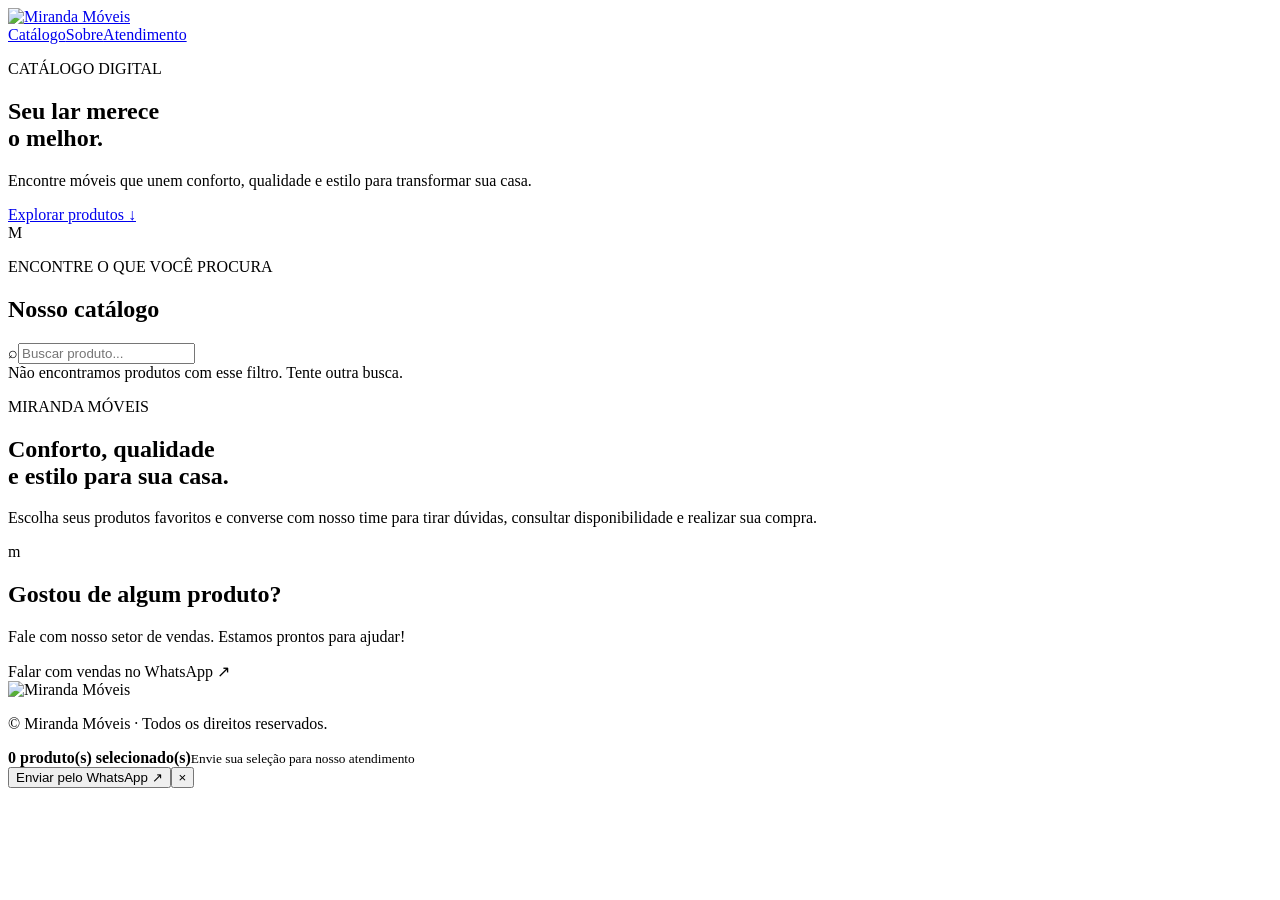
==== index.html @ c0c3d04c "Add files via upload" ====
<!doctype html>
<html lang="pt-BR">
<head>
<meta charset="utf-8"><meta name="viewport" content="width=device-width,initial-scale=1">
<meta name="description" content="Confira o catálogo digital Miranda Móveis e fale com nossa equipe de vendas pelo WhatsApp.">
<title>Catálogo | Miranda Móveis</title><link rel="stylesheet" href="css/style.css">
</head><body>
<header class="site-header"><a class="logo-link" href="index.html" aria-label="Miranda Móveis - início"><img src="assets/logo-miranda.png" alt="Miranda Móveis"></a><nav><a href="#catalogo">Catálogo</a><a href="#sobre">Sobre</a><a class="header-cta" href="#atendimento">Atendimento</a></nav></header>
<section class="hero"><div class="hero-inner"><p class="eyebrow">CATÁLOGO DIGITAL</p><h1>Seu lar merece<br><span>o melhor.</span></h1><p>Encontre móveis que unem conforto, qualidade e estilo para transformar sua casa.</p><a class="btn btn-yellow" href="#catalogo">Explorar produtos <span>↓</span></a></div><div class="hero-decor" aria-hidden="true">M</div></section>
<main id="catalogo" class="catalog-section"><div class="section-heading"><div><p class="eyebrow green-text">ENCONTRE O QUE VOCÊ PROCURA</p><h2>Nosso catálogo</h2></div><span id="product-count" class="muted"></span></div><div class="catalog-tools"><label class="search-wrap"><span>⌕</span><input id="search" type="search" placeholder="Buscar produto..." aria-label="Buscar produtos"></label><div id="category-list" class="categories"></div></div><div id="products" class="product-grid" aria-live="polite"></div><div id="empty" class="empty-state hidden">Não encontramos produtos com esse filtro. Tente outra busca.</div></main>
<section id="sobre" class="about"><div><p class="eyebrow">MIRANDA MÓVEIS</p><h2>Conforto, qualidade<br>e estilo para sua casa.</h2><p>Escolha seus produtos favoritos e converse com nosso time para tirar dúvidas, consultar disponibilidade e realizar sua compra.</p></div><div class="about-mark">m</div></section>
<section id="atendimento" class="contact-strip"><div><h2>Gostou de algum produto?</h2><p>Fale com nosso setor de vendas. Estamos prontos para ajudar!</p></div><a id="contact-button" class="btn btn-green" target="_blank" rel="noopener">Falar com vendas no WhatsApp ↗</a></section>
<footer><img src="assets/logo-miranda.png" alt="Miranda Móveis"><p>© <span id="year"></span> Miranda Móveis · Todos os direitos reservados.</p></footer>
<div id="interest-bar" class="interest-bar hidden"><div><strong><span id="interest-count">0</span> produto(s) selecionado(s)</strong><small>Envie sua seleção para nosso atendimento</small></div><button id="send-interest" class="btn btn-yellow">Enviar pelo WhatsApp ↗</button><button id="clear-interest" class="clear-btn" aria-label="Limpar seleção">×</button></div>
<script src="js/catalog.js"></script></body></html>
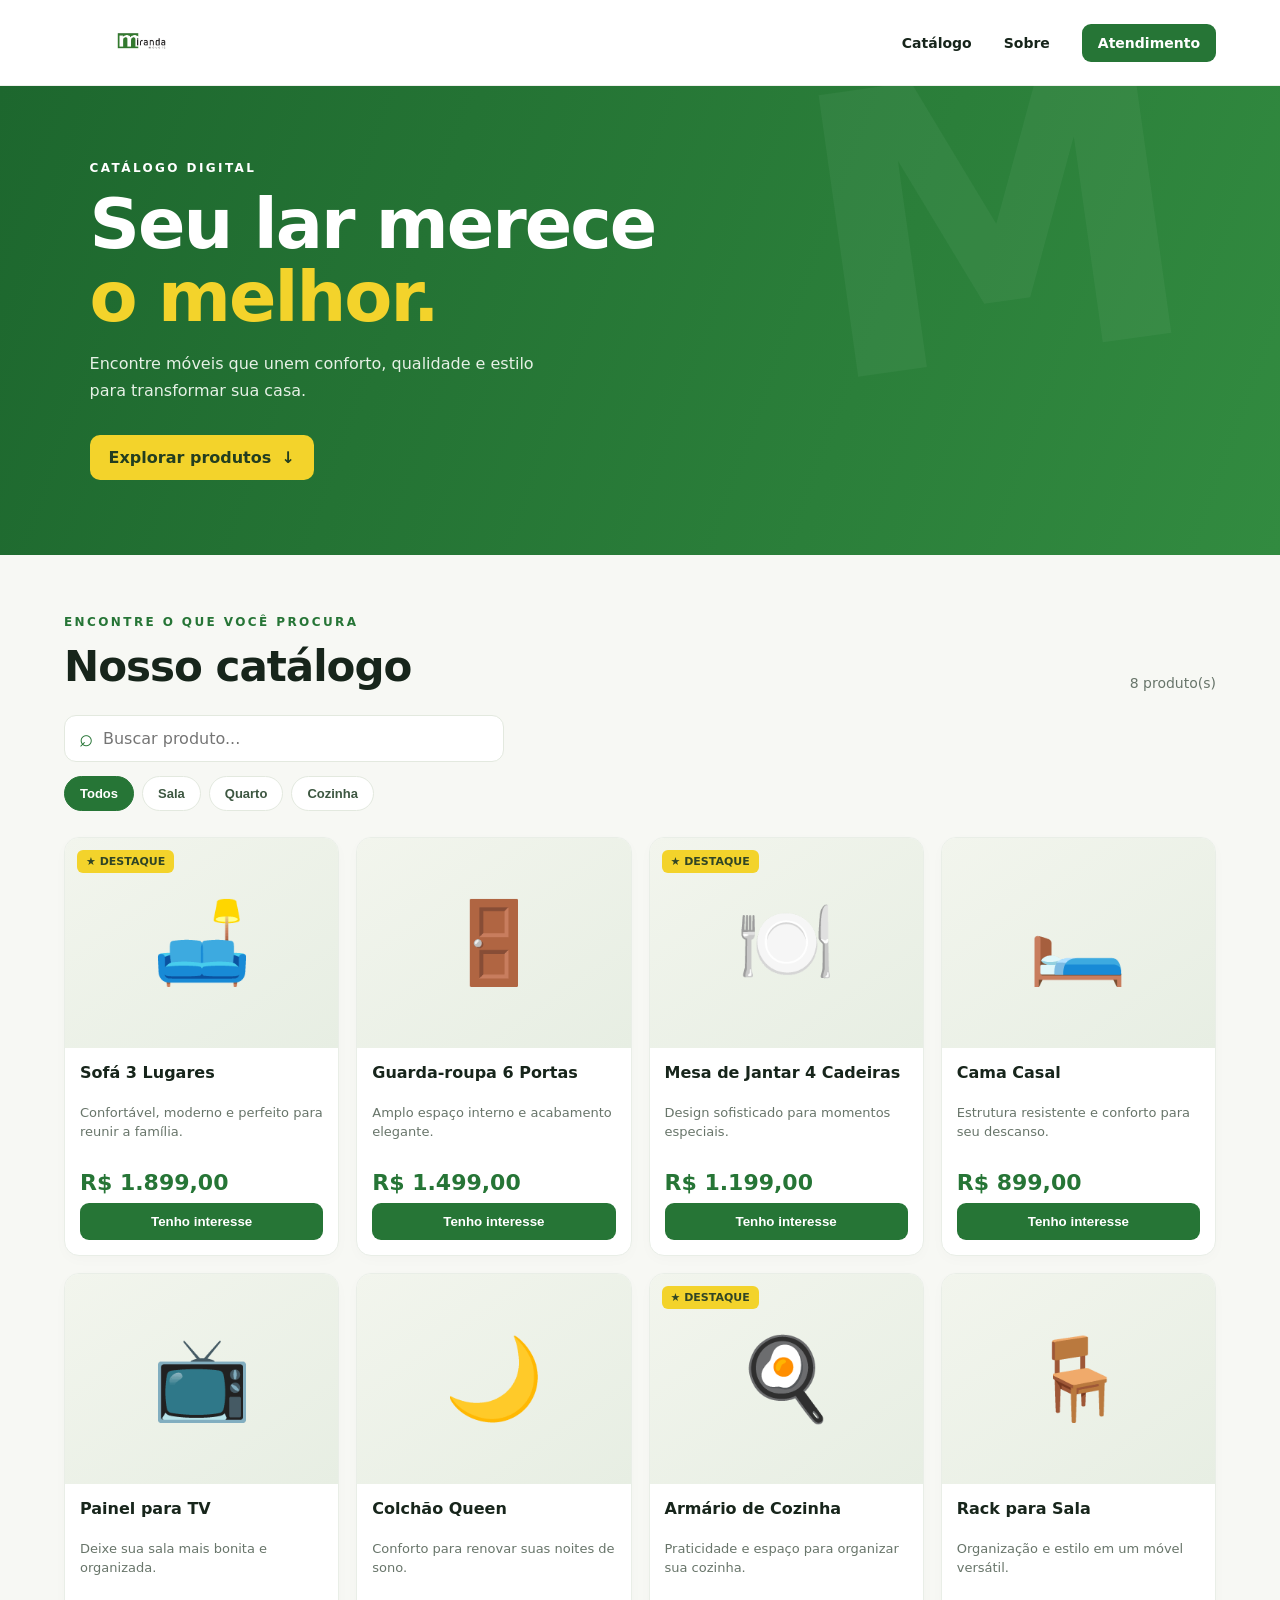
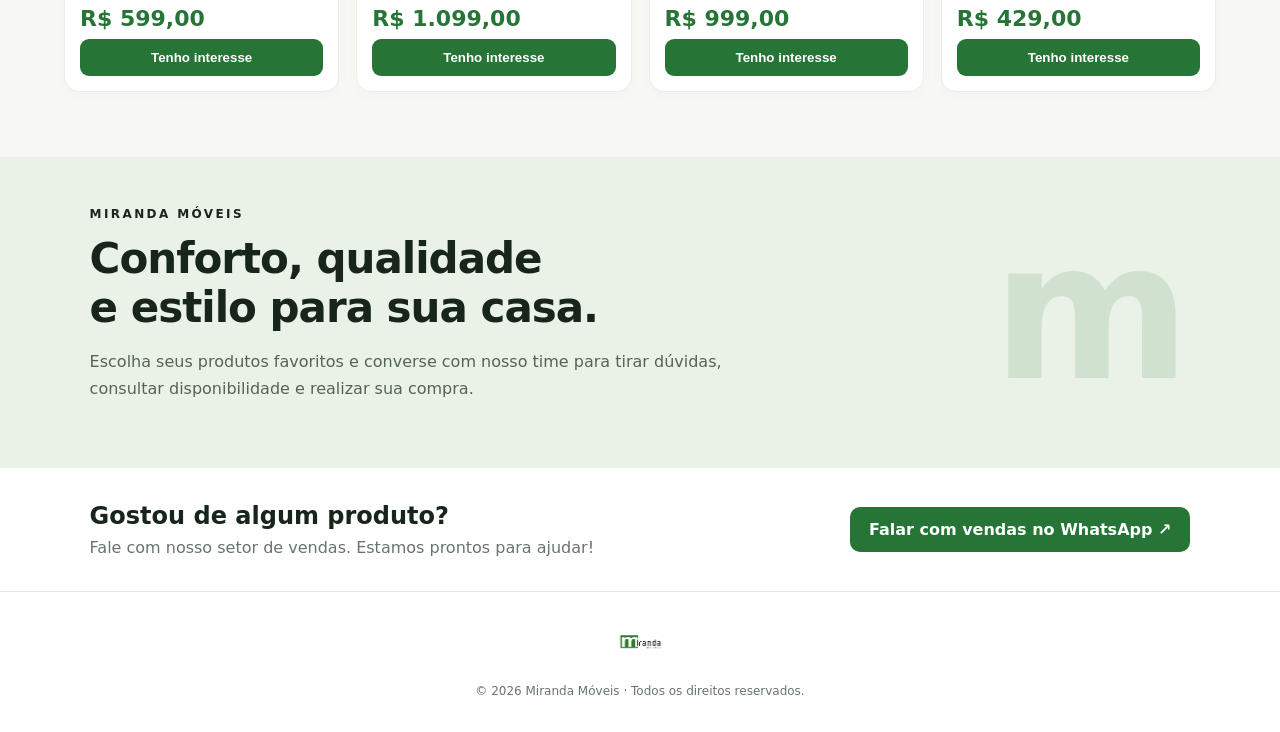
==== commit f631e9a7: "Update index.html" ====
--- a/index.html
+++ b/index.html
@@ -3,13 +3,13 @@
 <head>
 <meta charset="utf-8"><meta name="viewport" content="width=device-width,initial-scale=1">
 <meta name="description" content="Confira o catálogo digital Miranda Móveis e fale com nossa equipe de vendas pelo WhatsApp.">
-<title>Catálogo | Miranda Móveis</title><link rel="stylesheet" href="css/style.css">
+<title>Catálogo | Miranda Móveis</title><link rel="stylesheet" href="style.css">
 </head><body>
-<header class="site-header"><a class="logo-link" href="index.html" aria-label="Miranda Móveis - início"><img src="assets/logo-miranda.png" alt="Miranda Móveis"></a><nav><a href="#catalogo">Catálogo</a><a href="#sobre">Sobre</a><a class="header-cta" href="#atendimento">Atendimento</a></nav></header>
+<header class="site-header"><a class="logo-link" href="index.html" aria-label="Miranda Móveis - início"><img src="logo-miranda.png" alt="Miranda Móveis"></a><nav><a href="#catalogo">Catálogo</a><a href="#sobre">Sobre</a><a class="header-cta" href="#atendimento">Atendimento</a></nav></header>
 <section class="hero"><div class="hero-inner"><p class="eyebrow">CATÁLOGO DIGITAL</p><h1>Seu lar merece<br><span>o melhor.</span></h1><p>Encontre móveis que unem conforto, qualidade e estilo para transformar sua casa.</p><a class="btn btn-yellow" href="#catalogo">Explorar produtos <span>↓</span></a></div><div class="hero-decor" aria-hidden="true">M</div></section>
 <main id="catalogo" class="catalog-section"><div class="section-heading"><div><p class="eyebrow green-text">ENCONTRE O QUE VOCÊ PROCURA</p><h2>Nosso catálogo</h2></div><span id="product-count" class="muted"></span></div><div class="catalog-tools"><label class="search-wrap"><span>⌕</span><input id="search" type="search" placeholder="Buscar produto..." aria-label="Buscar produtos"></label><div id="category-list" class="categories"></div></div><div id="products" class="product-grid" aria-live="polite"></div><div id="empty" class="empty-state hidden">Não encontramos produtos com esse filtro. Tente outra busca.</div></main>
 <section id="sobre" class="about"><div><p class="eyebrow">MIRANDA MÓVEIS</p><h2>Conforto, qualidade<br>e estilo para sua casa.</h2><p>Escolha seus produtos favoritos e converse com nosso time para tirar dúvidas, consultar disponibilidade e realizar sua compra.</p></div><div class="about-mark">m</div></section>
 <section id="atendimento" class="contact-strip"><div><h2>Gostou de algum produto?</h2><p>Fale com nosso setor de vendas. Estamos prontos para ajudar!</p></div><a id="contact-button" class="btn btn-green" target="_blank" rel="noopener">Falar com vendas no WhatsApp ↗</a></section>
-<footer><img src="assets/logo-miranda.png" alt="Miranda Móveis"><p>© <span id="year"></span> Miranda Móveis · Todos os direitos reservados.</p></footer>
+<footer><img src="logo-miranda.png" alt="Miranda Móveis"><p>© <span id="year"></span> Miranda Móveis · Todos os direitos reservados.</p></footer>
 <div id="interest-bar" class="interest-bar hidden"><div><strong><span id="interest-count">0</span> produto(s) selecionado(s)</strong><small>Envie sua seleção para nosso atendimento</small></div><button id="send-interest" class="btn btn-yellow">Enviar pelo WhatsApp ↗</button><button id="clear-interest" class="clear-btn" aria-label="Limpar seleção">×</button></div>
-<script src="js/catalog.js"></script></body></html>
+<script src="catalog.js"></script></body></html>
--- a/style.css
+++ b/style.css
@@ -0,0 +1 @@
+:root{--green:#267536;--green2:#195b2a;--yellow:#f3d32b;--ink:#17251b;--muted:#68756a;--bg:#f7f8f4;--line:#e3e9df;--white:#fff}*{box-sizing:border-box}html{scroll-behavior:smooth}body{margin:0;font-family:Inter,system-ui,-apple-system,"Segoe UI",sans-serif;background:var(--bg);color:var(--ink)}a{color:inherit;text-decoration:none}.site-header{height:86px;background:#fff;display:flex;align-items:center;justify-content:space-between;padding:12px clamp(18px,5vw,70px);border-bottom:1px solid #eef1ec;position:sticky;top:0;z-index:20}.logo-link img{width:155px;max-height:65px;object-fit:contain}.site-header nav{display:flex;align-items:center;gap:clamp(14px,3vw,32px);font-size:14px;font-weight:650}.header-cta{background:var(--green);color:white;padding:11px 16px;border-radius:9px}.hero{background:linear-gradient(110deg,#1d672e,#328b40);color:white;min-height:390px;position:relative;overflow:hidden;padding:clamp(35px,6vw,75px) clamp(18px,7vw,90px);display:flex;align-items:center}.hero-inner{max-width:640px;position:relative;z-index:2}.eyebrow{font-size:12px;letter-spacing:2.4px;font-weight:800;margin:0 0 13px}.hero h1{font-size:clamp(38px,6vw,70px);line-height:1.04;letter-spacing:-2px;margin:0 0 16px}.hero h1 span{color:var(--yellow)}.hero p:not(.eyebrow){max-width:480px;color:#e6f1e6;line-height:1.7}.hero-decor{position:absolute;right:7%;top:-60px;font-size:390px;line-height:1;font-weight:900;color:#ffffff0b;transform:rotate(-8deg)}.btn{display:inline-flex;align-items:center;justify-content:center;gap:10px;padding:13px 19px;border-radius:10px;font-weight:800;border:0;cursor:pointer}.btn-yellow{background:var(--yellow);color:#233e20}.btn-green{background:var(--green);color:white}.hero .btn{margin-top:15px}.catalog-section{padding:60px clamp(18px,5vw,72px) 65px;max-width:1500px;margin:auto}.section-heading{display:flex;justify-content:space-between;align-items:end;gap:12px}.section-heading h2,.about h2{font-size:clamp(29px,4vw,42px);letter-spacing:-1px;margin:0}.green-text{color:var(--green)}.muted{color:var(--muted);font-size:14px}.catalog-tools{margin:24px 0 26px;display:flex;flex-direction:column;gap:14px}.search-wrap{display:flex;align-items:center;background:#fff;border:1px solid var(--line);border-radius:12px;padding:0 14px;max-width:440px}.search-wrap span{font-size:24px;color:var(--green)}.search-wrap input{border:0;outline:0;padding:13px 10px;width:100%;font:inherit;background:transparent}.categories{display:flex;gap:8px;flex-wrap:wrap}.category-btn{border:1px solid var(--line);background:#fff;padding:9px 15px;border-radius:999px;font-size:13px;font-weight:700;color:#3d5741;cursor:pointer}.category-btn.active{background:var(--green);border-color:var(--green);color:white}.product-grid{display:grid;grid-template-columns:repeat(4,minmax(0,1fr));gap:17px}.product-card{background:#fff;border:1px solid #e9eee7;border-radius:15px;overflow:hidden;display:flex;flex-direction:column;box-shadow:0 4px 14px #18351a05;transition:transform .18s,box-shadow .18s}.product-card:hover{transform:translateY(-3px);box-shadow:0 12px 28px #18351a12}.product-image{height:210px;background:linear-gradient(145deg,#f2f5ed,#e7eee3);display:flex;align-items:center;justify-content:center;position:relative;overflow:hidden}.product-image img{width:100%;height:100%;object-fit:cover}.product-image .placeholder{font-size:80px}.featured-tag{position:absolute;left:12px;top:12px;background:var(--yellow);color:#304525;padding:5px 9px;border-radius:6px;font-size:11px;font-weight:850}.product-info{padding:15px;display:flex;flex:1;flex-direction:column;gap:8px}.product-info h3{margin:0;font-size:16px}.product-description{font-size:13px;color:var(--muted);line-height:1.5;min-height:38px}.product-price{font-size:22px;font-weight:900;color:var(--green);margin-top:auto;padding-top:7px}.product-actions{display:flex;gap:8px;margin-top:5px}.interest-btn{width:100%;background:var(--green);color:#fff;border:0;border-radius:9px;padding:11px;font-weight:800;cursor:pointer}.interest-btn.selected{background:var(--yellow);color:#284522}.empty-state{padding:35px;text-align:center;color:var(--muted)}.hidden{display:none!important}.about{background:#eaf1e7;padding:50px clamp(18px,7vw,90px);display:flex;align-items:center;justify-content:space-between;gap:30px}.about div:first-child{max-width:640px}.about p:not(.eyebrow){line-height:1.7;color:#536454}.about-mark{font-size:190px;font-weight:900;color:var(--green);line-height:.8;opacity:.12}.contact-strip{padding:34px clamp(18px,7vw,90px);display:flex;justify-content:space-between;align-items:center;gap:20px;background:#fff}.contact-strip h2{margin:0 0 8px}.contact-strip p{margin:0;color:var(--muted)}footer{padding:22px;text-align:center;background:#fff;border-top:1px solid var(--line);color:var(--muted);font-size:12px}footer img{width:125px;max-height:55px;object-fit:contain}.interest-bar{position:fixed;bottom:14px;left:50%;transform:translateX(-50%);width:min(750px,calc(100% - 22px));background:#fff;border:1px solid #dfe8dc;border-radius:15px;padding:13px 14px;box-shadow:0 8px 30px #0b270d24;z-index:30;display:flex;align-items:center;gap:12px}.interest-bar>div{flex:1;display:flex;flex-direction:column;gap:3px}.interest-bar small{font-size:11px;color:var(--muted)}.interest-bar .btn{padding:11px 14px;font-size:13px}.clear-btn{background:transparent;border:0;font-size:23px;color:#778277;cursor:pointer}@media(max-width:1000px){.product-grid{grid-template-columns:repeat(3,minmax(0,1fr))}.product-image{height:180px}}@media(max-width:680px){.site-header{height:72px;padding:8px 14px}.logo-link img{width:120px}.site-header nav{gap:10px;font-size:12px}.header-cta{padding:9px 11px}.hero{min-height:330px}.hero-decor{font-size:250px;right:-12%}.catalog-section{padding:38px 14px}.product-grid{grid-template-columns:repeat(2,minmax(0,1fr));gap:10px}.product-image{height:145px}.product-image .placeholder{font-size:58px}.product-info{padding:11px;gap:7px}.product-info h3{font-size:14px}.product-description{font-size:12px;min-height:45px}.product-price{font-size:18px}.interest-btn{font-size:12px;padding:10px 6px}.about{padding:35px 18px}.about-mark{font-size:100px}.contact-strip{padding:26px 16px;flex-direction:column;align-items:flex-start}.contact-strip h2{font-size:22px}.contact-strip .btn{width:100%}.interest-bar{gap:7px;padding:10px}.interest-bar strong{font-size:13px}.interest-bar small{font-size:10px}.interest-bar .btn{font-size:11px;padding:10px}.clear-btn{padding:0 4px}}@media(max-width:380px){.product-image{height:120px}.site-header nav a:first-child{display:none}}
